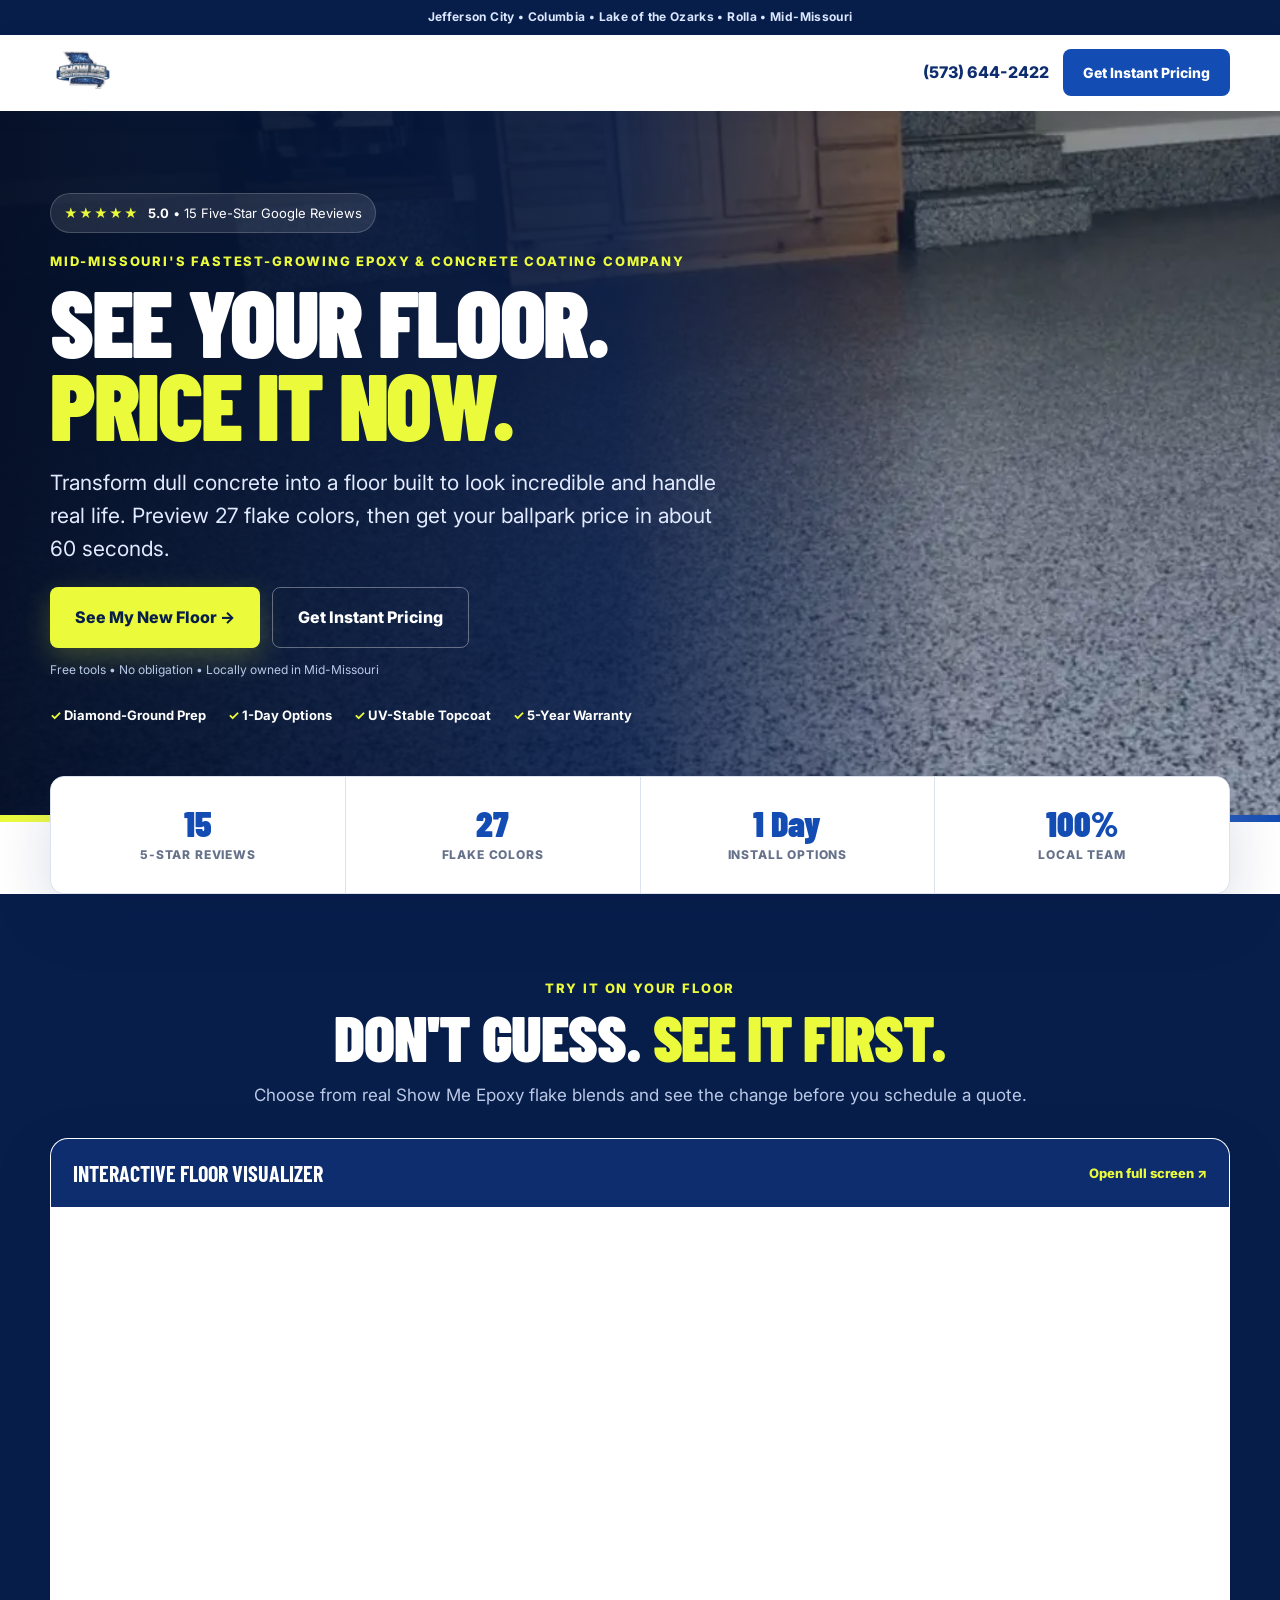
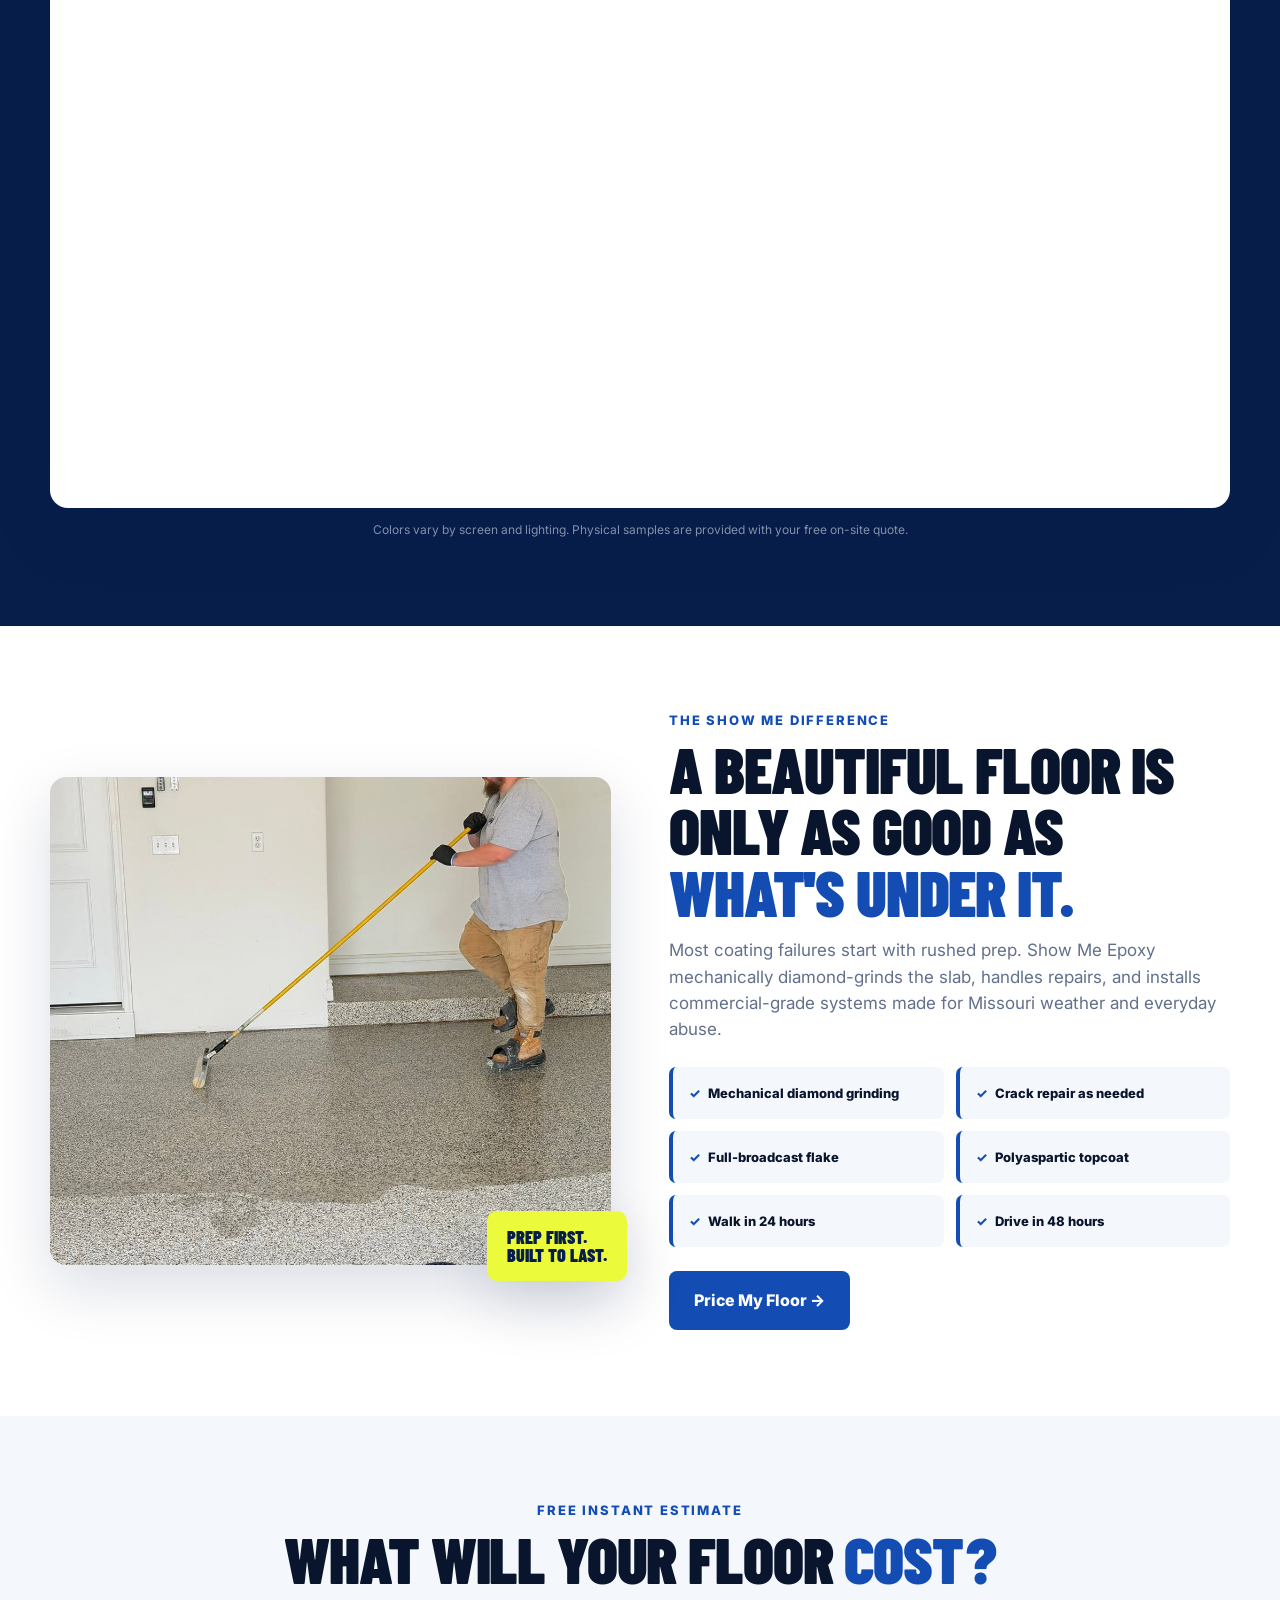
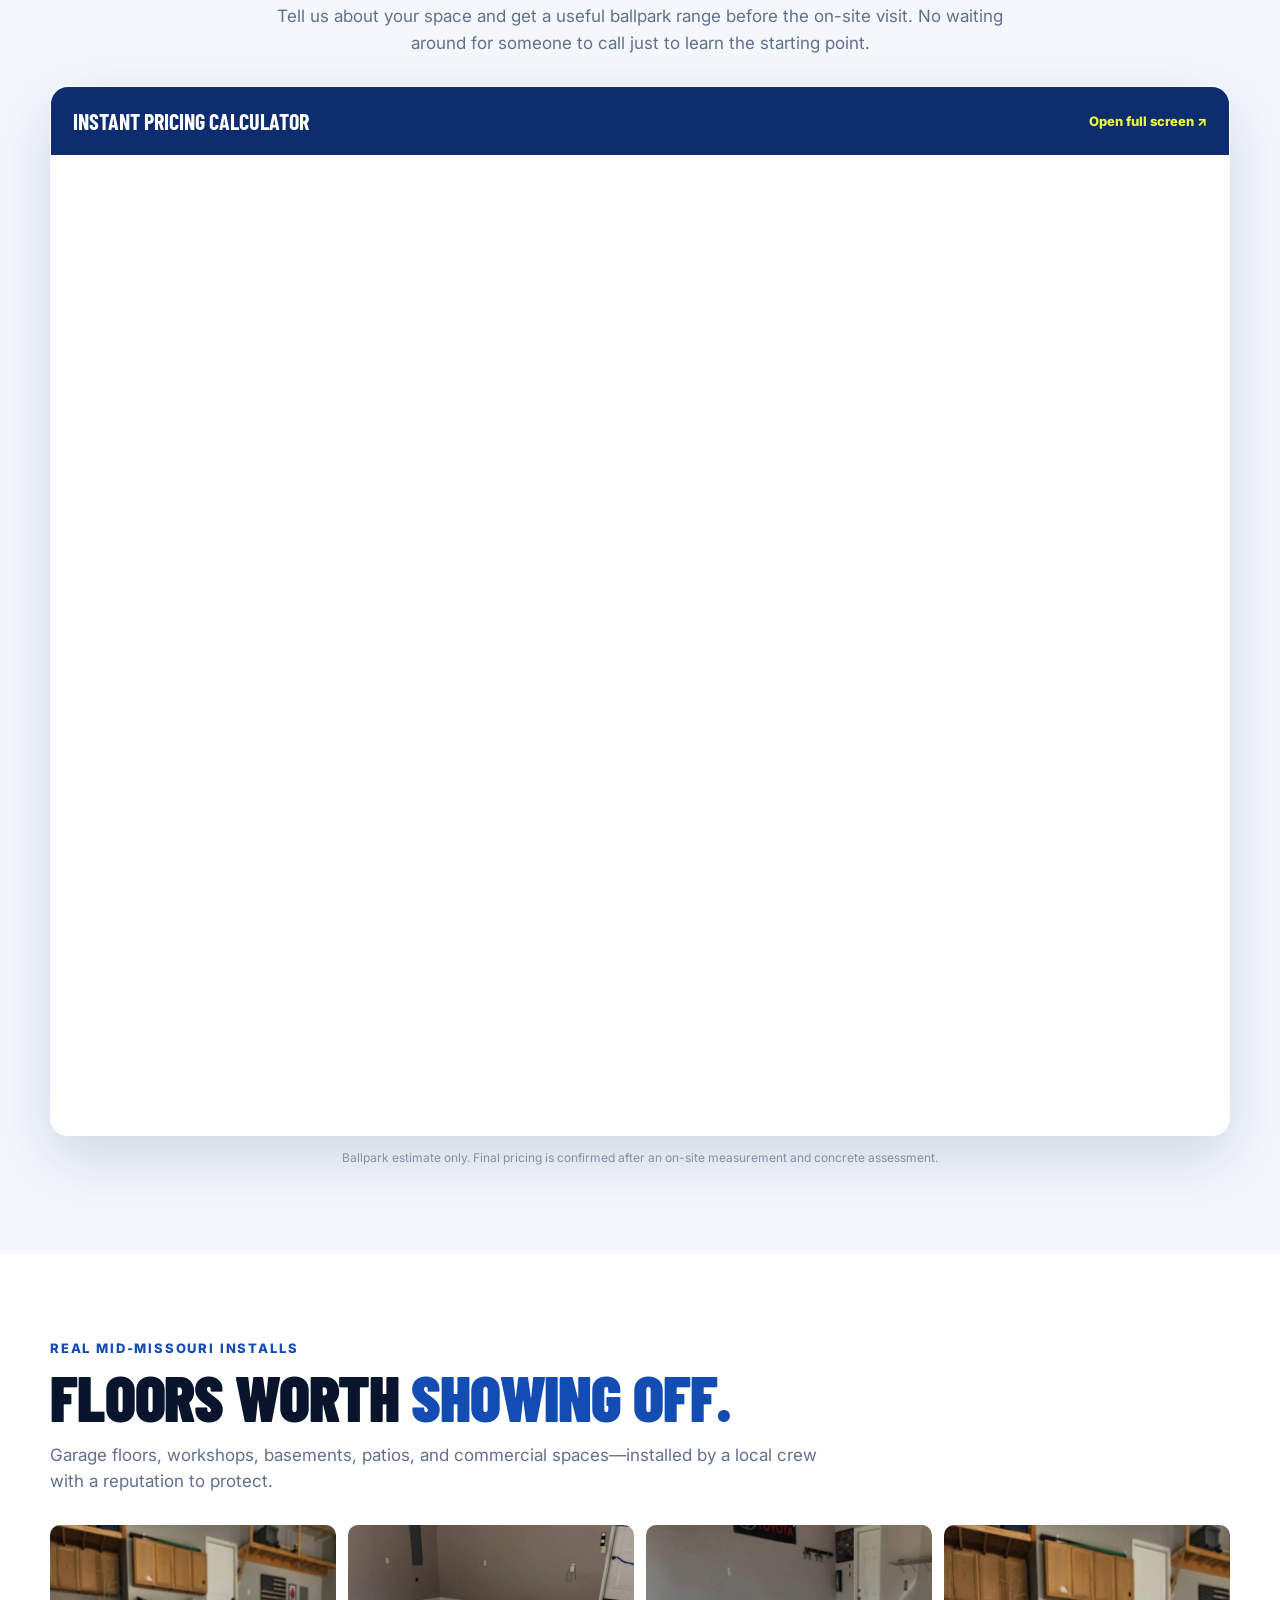
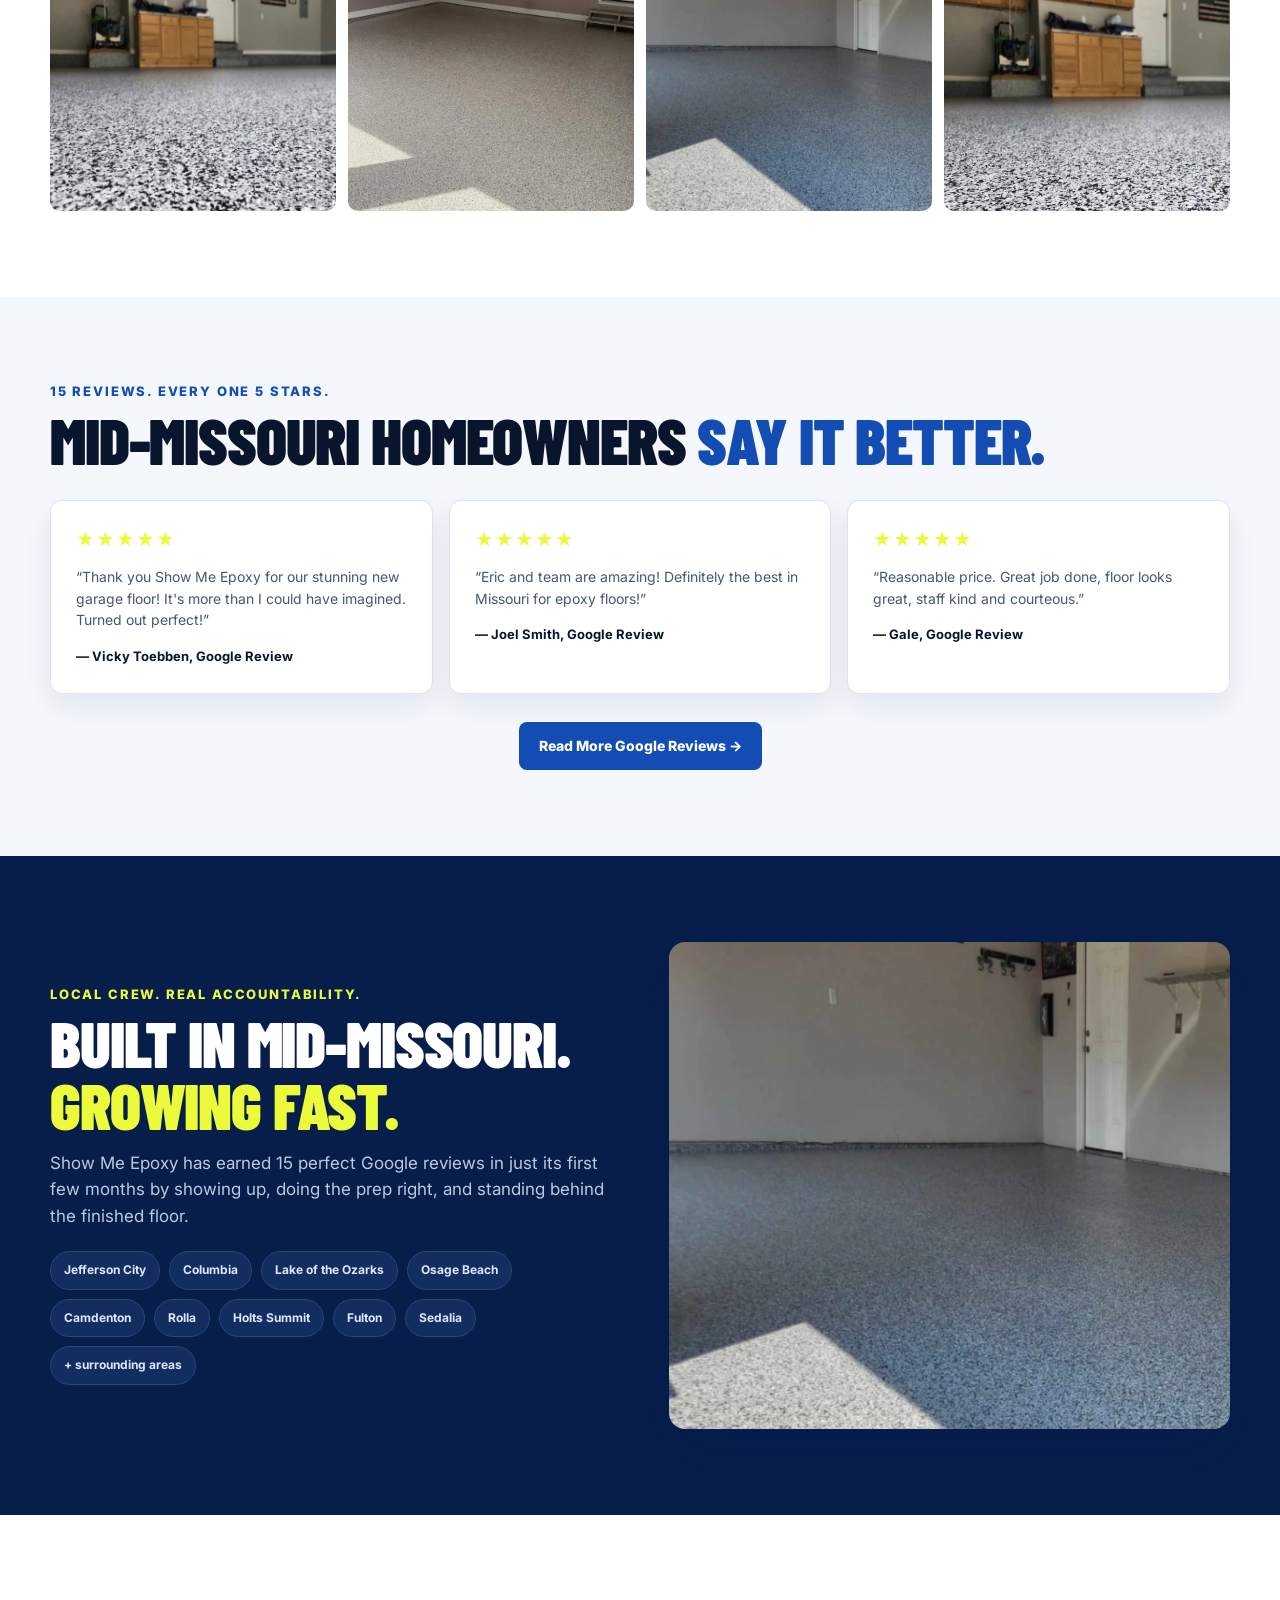
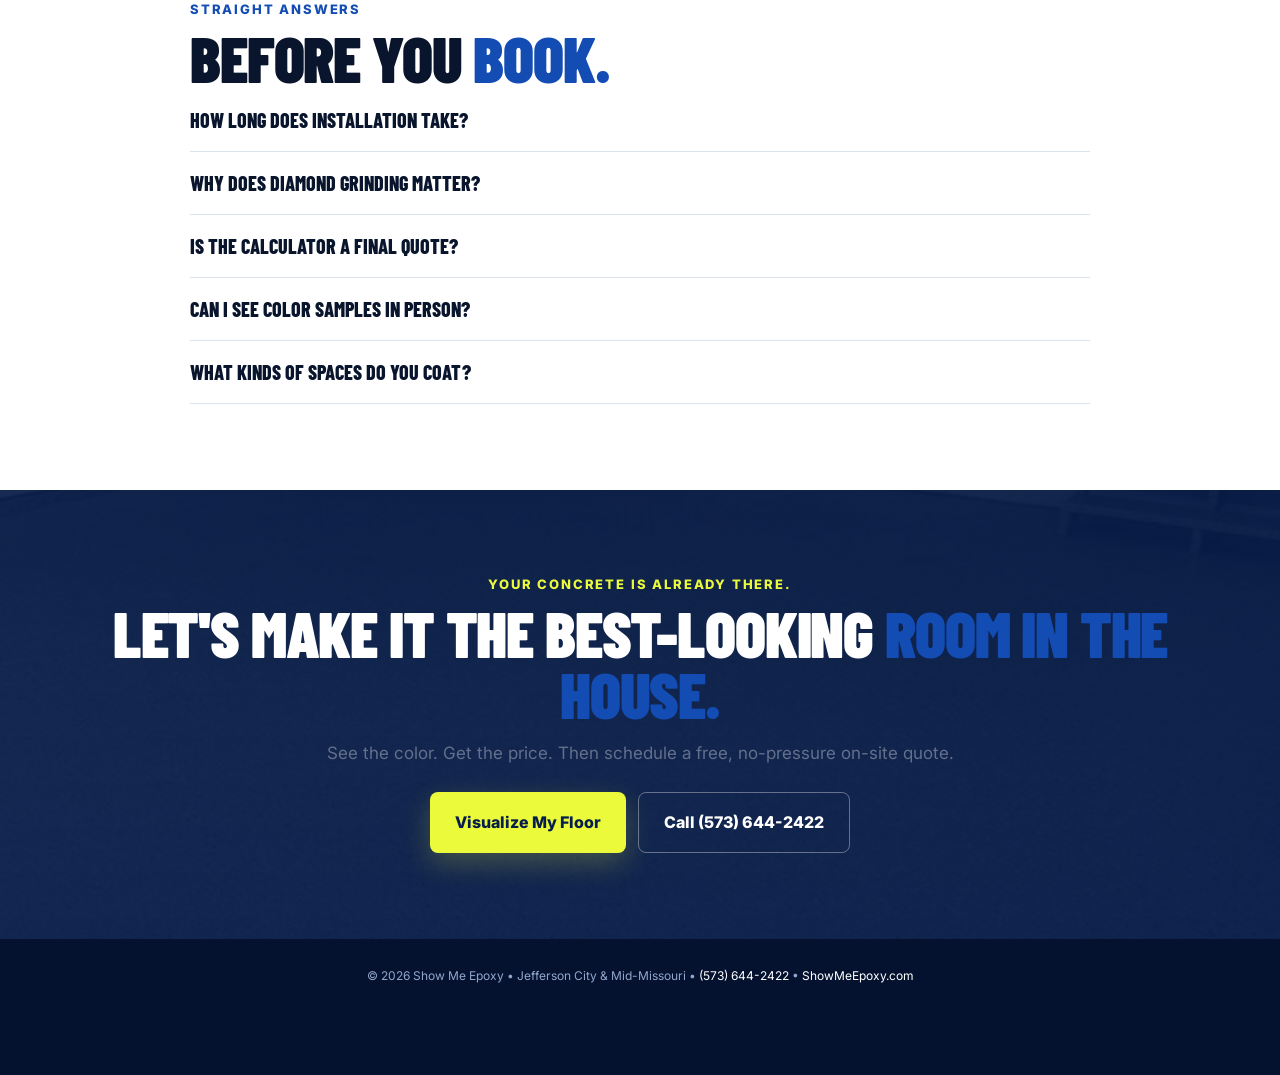
==== index.html @ 5386ebeb "Build Show Me Epoxy conversion landing page" ====
<!doctype html>
<html lang="en">
<head>
  <meta charset="utf-8">
  <meta name="viewport" content="width=device-width,initial-scale=1">
  <title>Epoxy Flooring Mid-Missouri | Show Me Epoxy</title>
  <meta name="description" content="Preview your new floor and get instant epoxy flooring pricing from Mid-Missouri's fast-growing, 5-star concrete coating company.">
  <meta property="og:title" content="Show Me Epoxy | See It. Price It. Love It.">
  <meta property="og:description" content="Try the floor visualizer, get an instant price, and discover why Mid-Missouri homeowners choose Show Me Epoxy.">
  <meta property="og:image" content="assets/hero.webp">
  <link rel="preconnect" href="https://fonts.googleapis.com">
  <link rel="preconnect" href="https://fonts.gstatic.com" crossorigin>
  <link href="https://fonts.googleapis.com/css2?family=Barlow+Condensed:wght@700;800;900&family=Inter:wght@400;500;600;700;800&display=swap" rel="stylesheet">
  <style>
    :root{--blue:#134db4;--deep:#071d4a;--navy:#0d2d6e;--lime:#ebfb3b;--white:#fff;--ink:#09152c;--muted:#62708c;--line:#dce3ef;--soft:#f4f7fc;--shadow:0 22px 60px rgba(7,29,74,.15)}
    *{box-sizing:border-box;margin:0;padding:0}html{scroll-behavior:smooth;scroll-padding-top:86px}body{font-family:Inter,Arial,sans-serif;color:var(--ink);background:#fff;line-height:1.55}img{display:block;max-width:100%}a{text-decoration:none;color:inherit}.wrap{width:min(1180px,calc(100% - 36px));margin:auto}.cond{font-family:"Barlow Condensed",sans-serif;text-transform:uppercase}.top{background:var(--deep);color:#dbe7ff;text-align:center;padding:8px 14px;font-size:12px;font-weight:700;letter-spacing:.03em}.nav{position:sticky;top:0;z-index:100;background:rgba(255,255,255,.96);backdrop-filter:blur(12px);box-shadow:0 4px 22px rgba(7,29,74,.08)}.navin{height:76px;display:flex;align-items:center;justify-content:space-between;gap:18px}.logo{width:66px;height:66px;object-fit:contain}.navright{display:flex;align-items:center;gap:14px}.phone{font-weight:800;color:var(--navy)}.btn{display:inline-flex;align-items:center;justify-content:center;border:0;border-radius:8px;padding:13px 20px;font-family:Inter,sans-serif;font-size:14px;font-weight:800;cursor:pointer;transition:.2s}.btn:hover{transform:translateY(-2px)}.btn-lime{background:var(--lime);color:var(--deep);box-shadow:0 10px 28px rgba(235,251,59,.22)}.btn-blue{background:var(--blue);color:#fff}.btn-outline{border:1.5px solid rgba(255,255,255,.35);color:#fff}.btn-big{padding:17px 25px;font-size:16px}
    .hero{min-height:710px;color:#fff;display:flex;align-items:center;background:linear-gradient(90deg,rgba(3,15,40,.96) 0%,rgba(7,29,74,.88) 48%,rgba(7,29,74,.3) 75%),url('assets/hero.webp') center/cover;position:relative}.hero:after{content:"";position:absolute;inset:auto 0 0;height:7px;background:linear-gradient(90deg,var(--lime),#fff,var(--blue))}.hero-copy{max-width:760px;padding:82px 0 96px}.rating{display:inline-flex;gap:9px;align-items:center;background:rgba(255,255,255,.1);border:1px solid rgba(255,255,255,.18);padding:9px 13px;border-radius:999px;font-size:13px;margin-bottom:20px}.stars{color:var(--lime);letter-spacing:1px}.eyebrow{font:800 13px Inter,sans-serif;letter-spacing:.14em;text-transform:uppercase;color:var(--lime);margin-bottom:10px}.hero h1{font:900 clamp(58px,7.4vw,96px)/.88 "Barlow Condensed",sans-serif;text-transform:uppercase;letter-spacing:-.025em}.hero h1 span{color:var(--lime)}.hero-sub{font-size:clamp(17px,2vw,21px);max-width:690px;margin:22px 0;color:#e2eaff}.actions{display:flex;flex-wrap:wrap;gap:12px}.micro{font-size:12px;color:#b9c8e7;margin-top:13px}.proof{display:flex;flex-wrap:wrap;gap:10px 22px;margin-top:26px;font-weight:700;font-size:13px}.proof b{color:var(--lime)}
    .section{padding:86px 0}.soft{background:var(--soft)}.dark{background:var(--deep);color:#fff}.title{font:900 clamp(43px,5vw,66px)/.96 "Barlow Condensed",sans-serif;text-transform:uppercase;letter-spacing:-.018em}.title span{color:var(--blue)}.dark .title span{color:var(--lime)}.lead{font-size:17px;color:var(--muted);max-width:780px;margin-top:15px}.dark .lead{color:#bac9e6}.stats{display:grid;grid-template-columns:repeat(4,1fr);gap:1px;background:var(--line);border:1px solid var(--line);border-radius:14px;overflow:hidden;margin-top:-46px;position:relative;z-index:2;box-shadow:var(--shadow)}.stat{background:#fff;padding:28px 20px;text-align:center}.stat strong{display:block;font:900 36px/1 "Barlow Condensed",sans-serif;color:var(--blue)}.stat span{font-size:12px;font-weight:800;text-transform:uppercase;letter-spacing:.07em;color:#66718b}
    .tool-head{text-align:center;max-width:850px;margin:0 auto 30px}.tool-head .lead{margin:14px auto 0}.toolbox{background:#fff;border-radius:18px;overflow:hidden;box-shadow:var(--shadow);border:1px solid rgba(255,255,255,.12)}.toolbar{display:flex;align-items:center;justify-content:space-between;gap:16px;padding:17px 22px;background:var(--navy);color:#fff}.toolbar strong{font-family:"Barlow Condensed",sans-serif;font-size:22px;text-transform:uppercase}.toolbar a{color:var(--lime);font-size:13px;font-weight:800}.toolbox iframe{display:block;width:100%;height:900px;border:0;background:#fff}.calcbox iframe{height:980px}.tool-note{text-align:center;font-size:12px;color:#8390aa;margin-top:13px}
    .split{display:grid;grid-template-columns:1fr 1fr;gap:58px;align-items:center}.media{position:relative}.media img{width:100%;aspect-ratio:1.15/1;object-fit:cover;border-radius:16px;box-shadow:var(--shadow)}.badge{position:absolute;right:-16px;bottom:-16px;background:var(--lime);color:var(--deep);padding:17px 20px;border-radius:10px;font:900 18px/1 "Barlow Condensed",sans-serif;text-transform:uppercase;box-shadow:var(--shadow)}.checks{display:grid;grid-template-columns:1fr 1fr;gap:12px;margin:24px 0}.check{padding:16px;background:var(--soft);border-left:4px solid var(--blue);border-radius:7px;font-weight:800;font-size:13px}.check:before{content:"✓";color:var(--blue);margin-right:8px}.gallery{display:grid;grid-template-columns:repeat(4,1fr);gap:12px;margin-top:30px}.gallery img{width:100%;aspect-ratio:1/1;object-fit:cover;border-radius:10px}.reviews{display:grid;grid-template-columns:repeat(3,1fr);gap:16px;margin-top:30px}.review{background:#fff;padding:25px;border-radius:12px;border:1px solid var(--line);box-shadow:0 12px 30px rgba(7,29,74,.08)}.review .stars{font-size:18px}.review p{font-size:14px;margin:12px 0;color:#485675}.review strong{font-size:13px}.areas{display:flex;flex-wrap:wrap;gap:9px;margin-top:22px}.areas span{padding:9px 13px;background:#132d60;border:1px solid #284577;border-radius:999px;color:#dce8ff;font-size:12px;font-weight:700}.faq{max-width:900px;margin:auto}.faq details{border-bottom:1px solid var(--line);padding:19px 0}.faq summary{cursor:pointer;list-style:none;font:800 20px "Barlow Condensed",sans-serif;text-transform:uppercase}.faq p{padding-top:10px;color:var(--muted)}.final{text-align:center;background:linear-gradient(rgba(7,29,74,.9),rgba(7,29,74,.94)),url('assets/floor-2.webp') center/cover;color:#fff}.final .lead{margin:15px auto 26px}.footer{background:#04122f;color:#92a6cc;text-align:center;padding:28px 14px 90px;font-size:12px}.footer a{color:#fff}.sticky{display:none;position:fixed;z-index:200;bottom:0;left:0;right:0;background:#fff;padding:8px;border-top:1px solid var(--line);grid-template-columns:1fr 1.2fr;gap:8px}
    @media(max-width:800px){.phone{display:none}.hero{min-height:650px;background-position:62% center}.hero-copy{padding:64px 0 82px}.stats{grid-template-columns:1fr 1fr;margin-top:-30px}.split{grid-template-columns:1fr;gap:34px}.gallery{grid-template-columns:1fr 1fr}.reviews{grid-template-columns:1fr}.toolbox iframe{height:760px}.calcbox iframe{height:900px}.badge{right:10px}.sticky{display:grid}.footer{padding-bottom:88px}}
    @media(max-width:520px){.wrap{width:min(100% - 24px,1180px)}.navin{height:67px}.logo{width:57px;height:57px}.navright .btn{padding:11px 12px;font-size:12px}.hero h1{font-size:58px}.hero-sub{font-size:16px}.actions .btn{width:100%}.section{padding:62px 0}.stats .stat{padding:22px 10px}.title{font-size:45px}.toolbox{margin-left:-12px;margin-right:-12px;border-radius:0}.toolbox iframe{height:720px}.calcbox iframe{height:880px}.checks{grid-template-columns:1fr}}
  </style>
</head>
<body>
  <div class="top">Jefferson City • Columbia • Lake of the Ozarks • Rolla • Mid-Missouri</div>
  <nav class="nav"><div class="wrap navin"><a href="#top"><img class="logo" src="assets/logo.png" alt="Show Me Epoxy"></a><div class="navright"><a class="phone" href="tel:5736442422">(573) 644-2422</a><a class="btn btn-blue" href="#calculator">Get Instant Pricing</a></div></div></nav>
  <header class="hero" id="top"><div class="wrap"><div class="hero-copy">
    <div class="rating"><span class="stars">★★★★★</span><span><b>5.0</b> • 15 Five-Star Google Reviews</span></div>
    <div class="eyebrow">Mid-Missouri's Fastest-Growing Epoxy & Concrete Coating Company</div>
    <h1>See Your Floor. <span>Price It Now.</span></h1>
    <p class="hero-sub">Transform dull concrete into a floor built to look incredible and handle real life. Preview 27 flake colors, then get your ballpark price in about 60 seconds.</p>
    <div class="actions"><a class="btn btn-lime btn-big" href="#visualizer">See My New Floor →</a><a class="btn btn-outline btn-big" href="#calculator">Get Instant Pricing</a></div>
    <div class="micro">Free tools • No obligation • Locally owned in Mid-Missouri</div>
    <div class="proof"><span><b>✓</b> Diamond-Ground Prep</span><span><b>✓</b> 1-Day Options</span><span><b>✓</b> UV-Stable Topcoat</span><span><b>✓</b> 5-Year Warranty</span></div>
  </div></div></header>

  <main>
    <div class="wrap"><div class="stats"><div class="stat"><strong>15</strong><span>5-Star Reviews</span></div><div class="stat"><strong>27</strong><span>Flake Colors</span></div><div class="stat"><strong>1 Day</strong><span>Install Options</span></div><div class="stat"><strong>100%</strong><span>Local Team</span></div></div></div>

    <section class="section dark" id="visualizer"><div class="wrap"><div class="tool-head"><div class="eyebrow">Try It On Your Floor</div><h2 class="title">Don't Guess. <span>See It First.</span></h2><p class="lead">Choose from real Show Me Epoxy flake blends and see the change before you schedule a quote.</p></div><div class="toolbox"><div class="toolbar"><strong>Interactive Floor Visualizer</strong><a href="https://showmeepoxy.com/floor-visualizer.html" target="_blank" rel="noopener">Open full screen ↗</a></div><iframe src="https://showmeepoxy.com/floor-visualizer.html" title="Show Me Epoxy floor visualizer" loading="lazy"></iframe></div><p class="tool-note">Colors vary by screen and lighting. Physical samples are provided with your free on-site quote.</p></div></section>

    <section class="section"><div class="wrap split"><div class="media"><img src="assets/install.webp" alt="Show Me Epoxy installer applying a professional concrete coating" loading="lazy"><div class="badge">Prep First.<br>Built To Last.</div></div><div><div class="eyebrow" style="color:var(--blue)">The Show Me Difference</div><h2 class="title">A Beautiful Floor Is Only As Good As <span>What's Under It.</span></h2><p class="lead">Most coating failures start with rushed prep. Show Me Epoxy mechanically diamond-grinds the slab, handles repairs, and installs commercial-grade systems made for Missouri weather and everyday abuse.</p><div class="checks"><div class="check">Mechanical diamond grinding</div><div class="check">Crack repair as needed</div><div class="check">Full-broadcast flake</div><div class="check">Polyaspartic topcoat</div><div class="check">Walk in 24 hours</div><div class="check">Drive in 48 hours</div></div><a class="btn btn-blue btn-big" href="#calculator">Price My Floor →</a></div></div></section>

    <section class="section soft" id="calculator"><div class="wrap"><div class="tool-head"><div class="eyebrow" style="color:var(--blue)">Free Instant Estimate</div><h2 class="title">What Will Your Floor <span>Cost?</span></h2><p class="lead">Tell us about your space and get a useful ballpark range before the on-site visit. No waiting around for someone to call just to learn the starting point.</p></div><div class="toolbox calcbox"><div class="toolbar"><strong>Instant Pricing Calculator</strong><a href="https://showmeepoxy.com/calculator.html" target="_blank" rel="noopener">Open full screen ↗</a></div><iframe src="https://showmeepoxy.com/calculator.html#calculator" title="Show Me Epoxy instant pricing calculator" loading="lazy"></iframe></div><p class="tool-note">Ballpark estimate only. Final pricing is confirmed after an on-site measurement and concrete assessment.</p></div></section>

    <section class="section"><div class="wrap"><div class="eyebrow" style="color:var(--blue)">Real Mid-Missouri Installs</div><h2 class="title">Floors Worth <span>Showing Off.</span></h2><p class="lead">Garage floors, workshops, basements, patios, and commercial spaces—installed by a local crew with a reputation to protect.</p><div class="gallery"><img src="assets/floor-1.webp" alt="Gray flake garage floor by Show Me Epoxy" loading="lazy"><img src="assets/floor-2.webp" alt="Tan and gray flake floor by Show Me Epoxy" loading="lazy"><img src="assets/floor-3.webp" alt="Blue gray epoxy floor by Show Me Epoxy" loading="lazy"><img src="assets/floor-4.webp" alt="Black and white flake workshop floor by Show Me Epoxy" loading="lazy"></div></div></section>

    <section class="section soft"><div class="wrap"><div class="eyebrow" style="color:var(--blue)">15 Reviews. Every One 5 Stars.</div><h2 class="title">Mid-Missouri Homeowners <span>Say It Better.</span></h2><div class="reviews"><article class="review"><div class="stars">★★★★★</div><p>“Thank you Show Me Epoxy for our stunning new garage floor! It's more than I could have imagined. Turned out perfect!”</p><strong>— Vicky Toebben, Google Review</strong></article><article class="review"><div class="stars">★★★★★</div><p>“Eric and team are amazing! Definitely the best in Missouri for epoxy floors!”</p><strong>— Joel Smith, Google Review</strong></article><article class="review"><div class="stars">★★★★★</div><p>“Reasonable price. Great job done, floor looks great, staff kind and courteous.”</p><strong>— Gale, Google Review</strong></article></div><div style="text-align:center;margin-top:28px"><a class="btn btn-blue" href="https://share.google/85HraePScOHCk2p3C" target="_blank" rel="noopener">Read More Google Reviews →</a></div></div></section>

    <section class="section dark"><div class="wrap split"><div><div class="eyebrow">Local Crew. Real Accountability.</div><h2 class="title">Built In Mid-Missouri. <span>Growing Fast.</span></h2><p class="lead">Show Me Epoxy has earned 15 perfect Google reviews in just its first few months by showing up, doing the prep right, and standing behind the finished floor.</p><div class="areas"><span>Jefferson City</span><span>Columbia</span><span>Lake of the Ozarks</span><span>Osage Beach</span><span>Camdenton</span><span>Rolla</span><span>Holts Summit</span><span>Fulton</span><span>Sedalia</span><span>+ surrounding areas</span></div></div><div class="media"><img src="assets/floor-3.webp" alt="Finished Show Me Epoxy floor in Mid-Missouri" loading="lazy"></div></div></section>

    <section class="section"><div class="wrap faq"><div class="eyebrow" style="color:var(--blue)">Straight Answers</div><h2 class="title">Before You <span>Book.</span></h2><details><summary>How long does installation take?</summary><p>Many standard garage systems can be installed in one day. You can typically walk on the floor after 24 hours and drive on it after 48 hours.</p></details><details><summary>Why does diamond grinding matter?</summary><p>Grinding opens the concrete pores and creates the surface profile needed for a strong mechanical bond. It is one of the most important steps in preventing peeling.</p></details><details><summary>Is the calculator a final quote?</summary><p>No. It gives you a useful ballpark based on your selections. Final pricing is confirmed after the space is measured and the slab is inspected.</p></details><details><summary>Can I see color samples in person?</summary><p>Yes. The visualizer helps narrow your choices, and physical samples are brought to your free on-site quote so you can see them in your actual lighting.</p></details><details><summary>What kinds of spaces do you coat?</summary><p>Show Me Epoxy coats garages, basements, patios, shops, commercial floors, and other concrete spaces throughout Mid-Missouri.</p></details></div></section>

    <section class="section final"><div class="wrap"><div class="eyebrow">Your Concrete Is Already There.</div><h2 class="title">Let's Make It The Best-Looking <span>Room In The House.</span></h2><p class="lead">See the color. Get the price. Then schedule a free, no-pressure on-site quote.</p><div class="actions" style="justify-content:center"><a class="btn btn-lime btn-big" href="#visualizer">Visualize My Floor</a><a class="btn btn-outline btn-big" href="tel:5736442422">Call (573) 644-2422</a></div></div></section>
  </main>
  <footer class="footer">© <span id="year"></span> Show Me Epoxy • Jefferson City & Mid-Missouri • <a href="tel:5736442422">(573) 644-2422</a> • <a href="https://showmeepoxy.com">ShowMeEpoxy.com</a></footer>
  <div class="sticky"><a class="btn btn-blue" href="tel:5736442422">Call Now</a><a class="btn btn-lime" href="#calculator">Instant Pricing</a></div>
  <script>document.getElementById('year').textContent=new Date().getFullYear();</script>
</body>
</html>
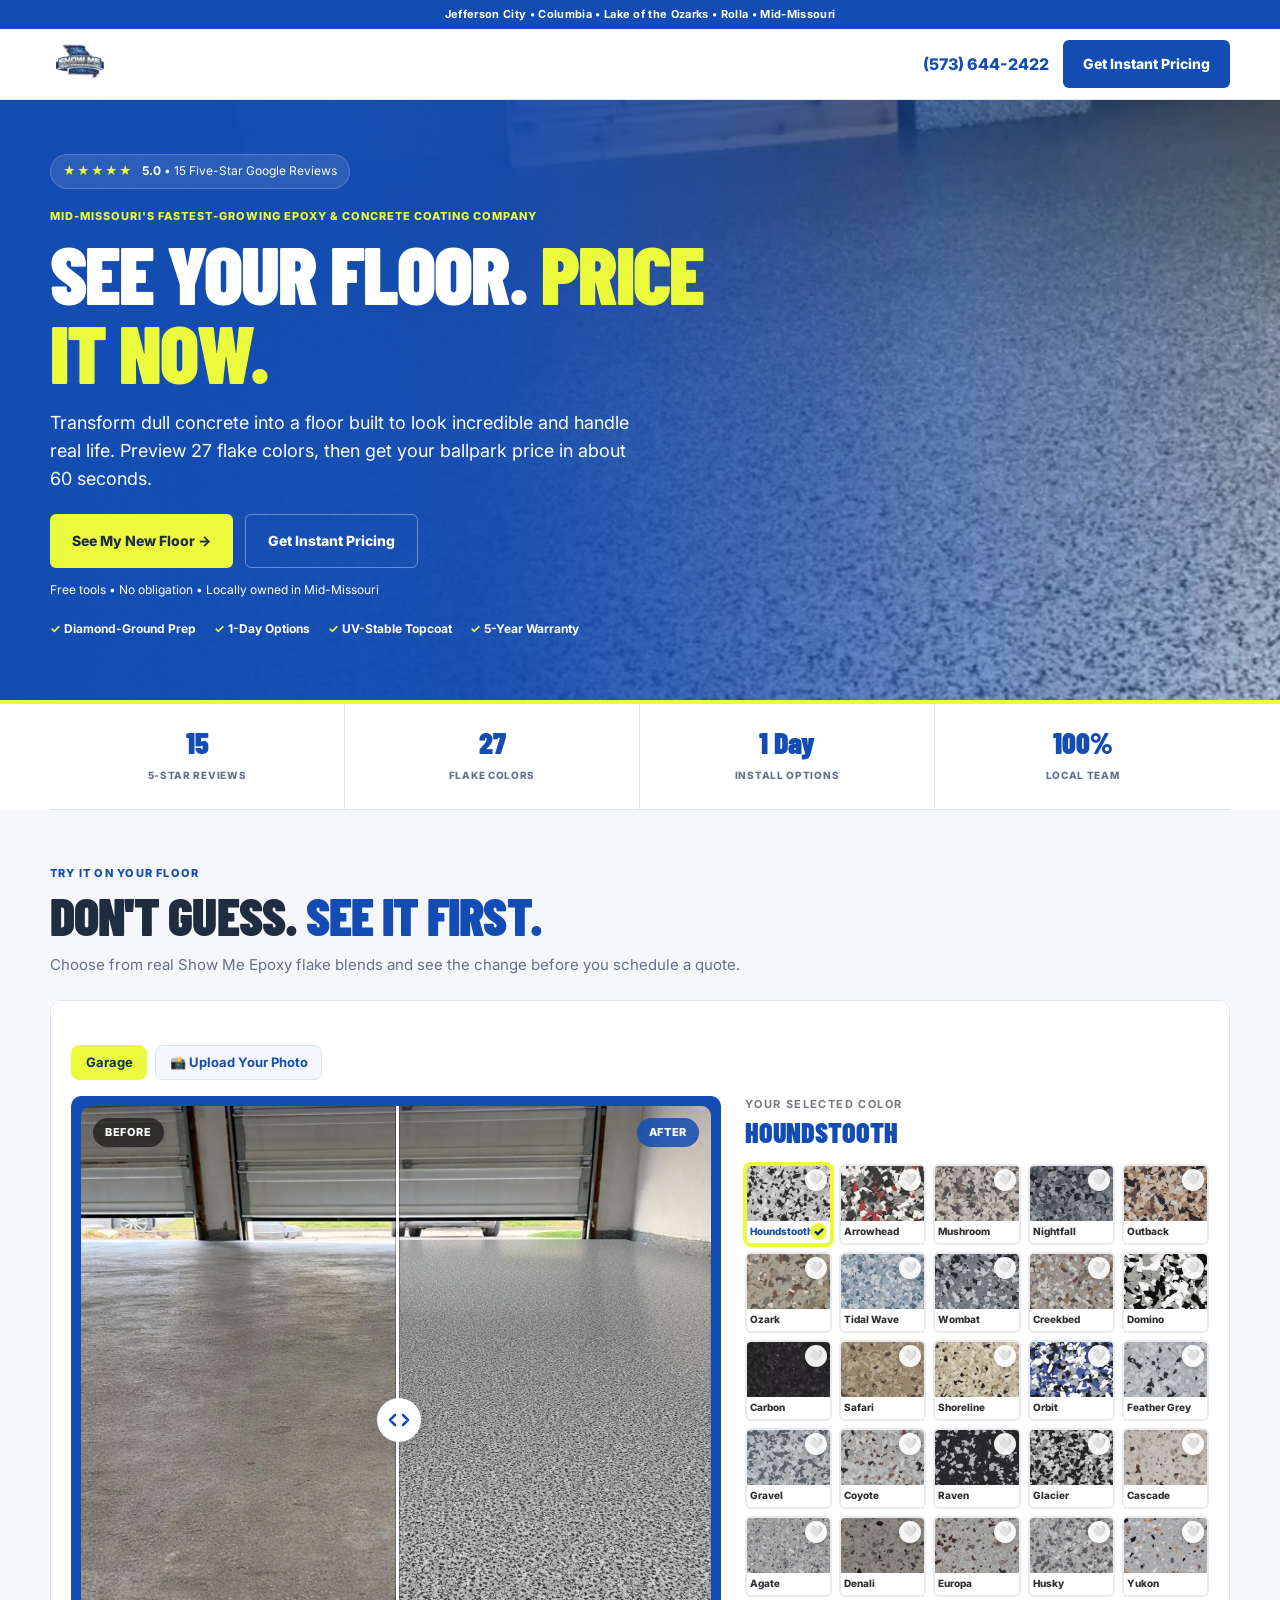
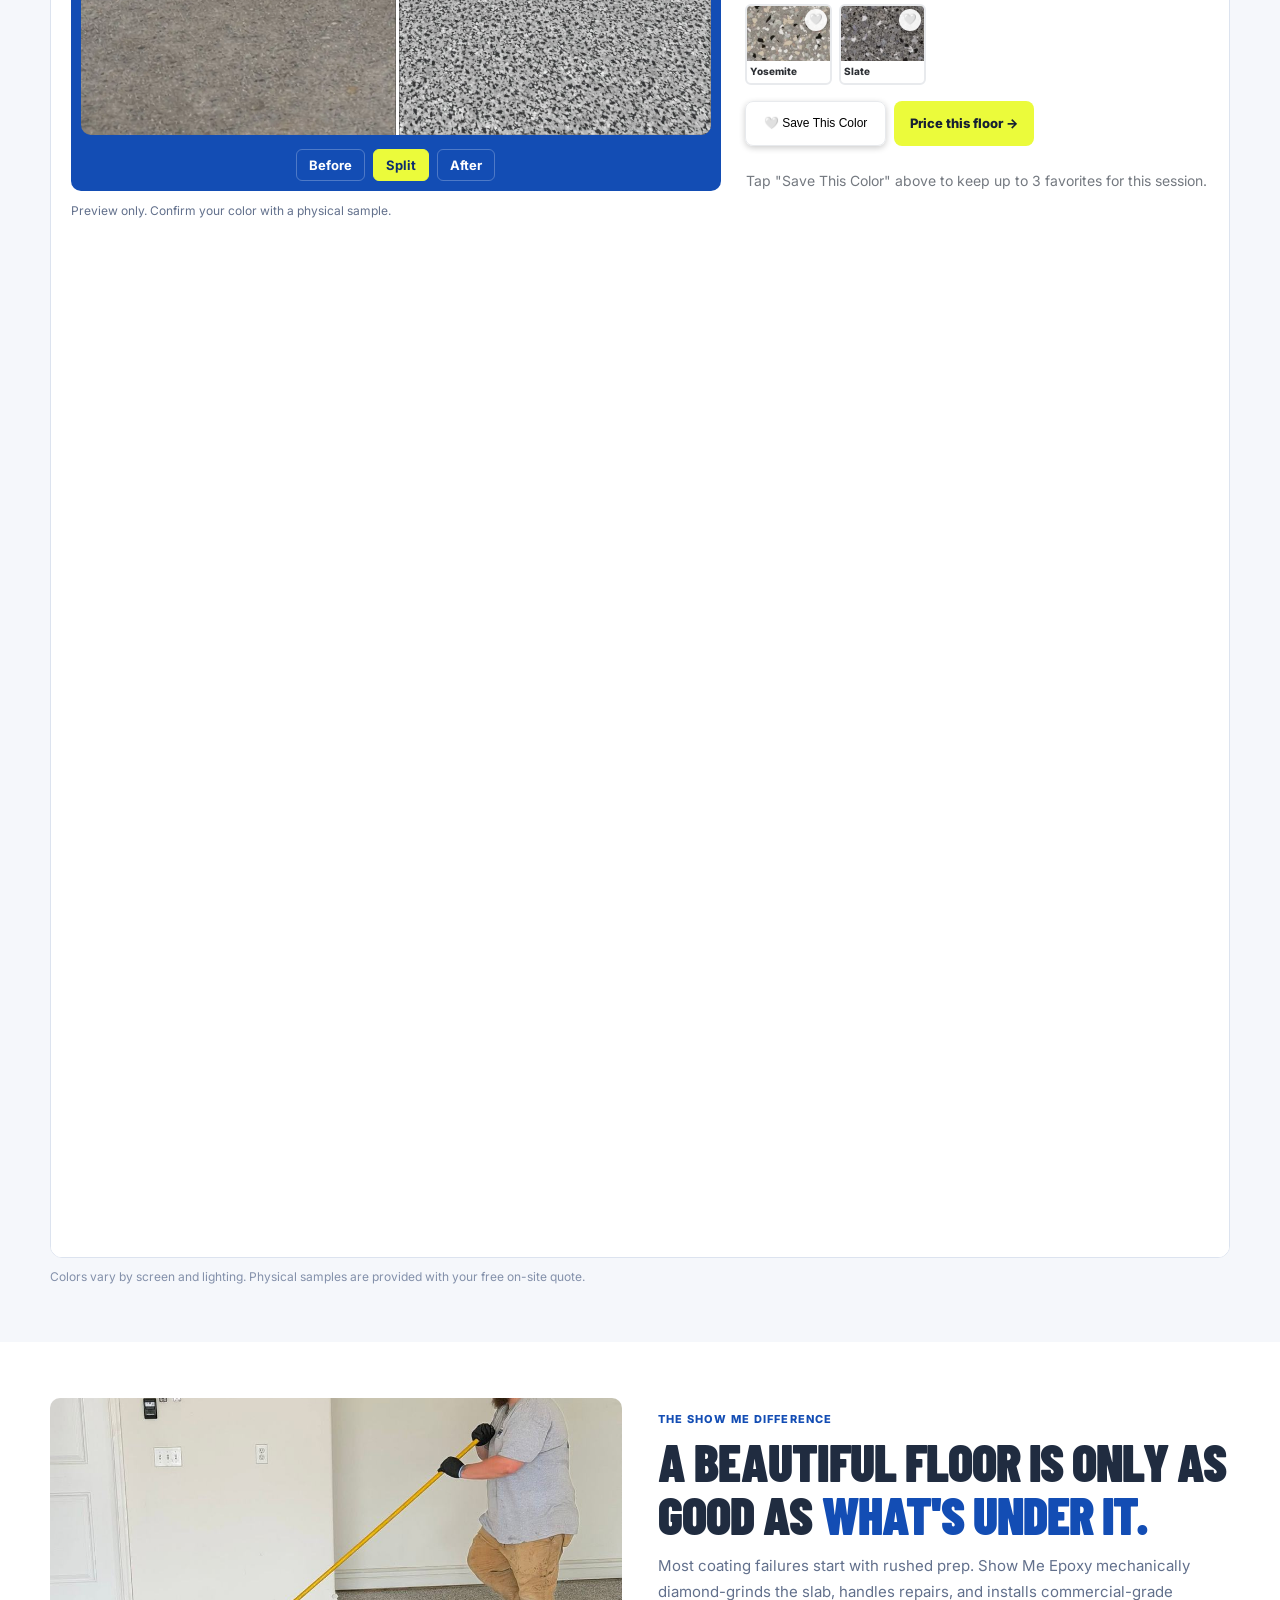
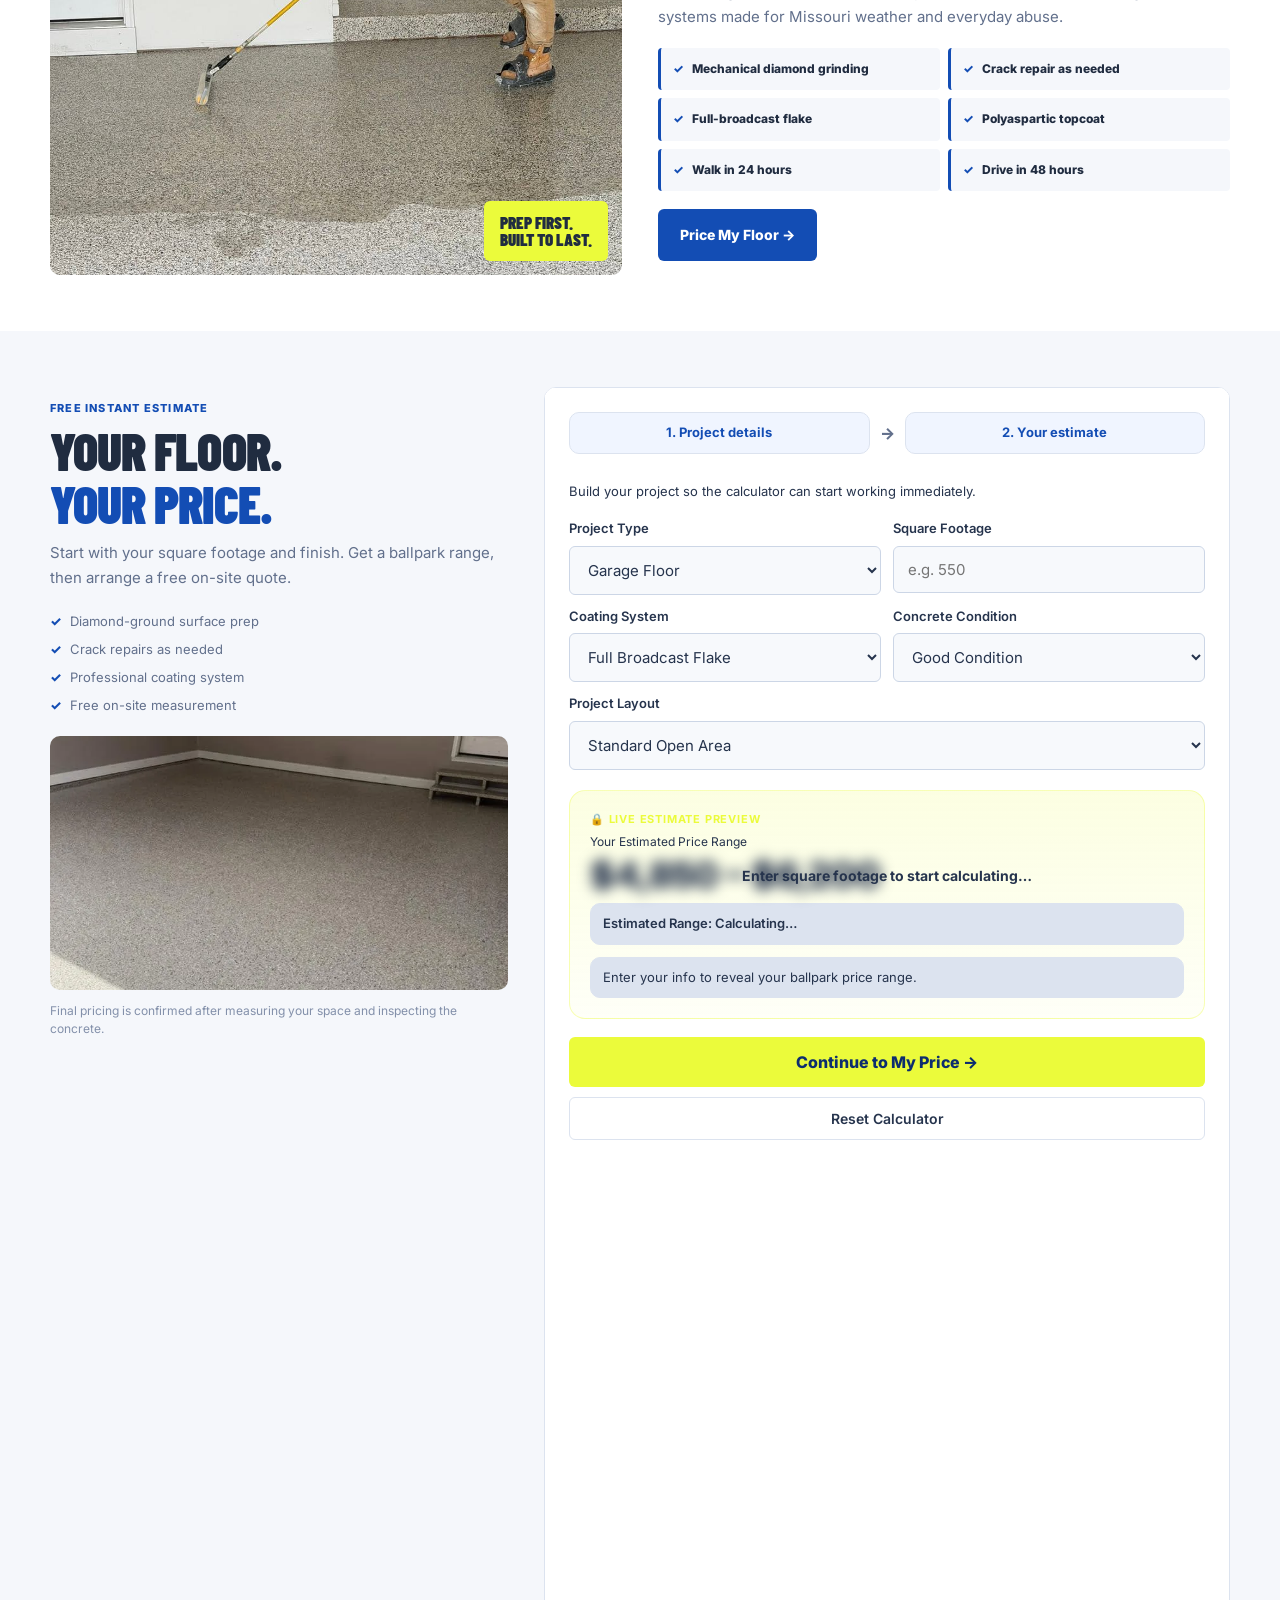
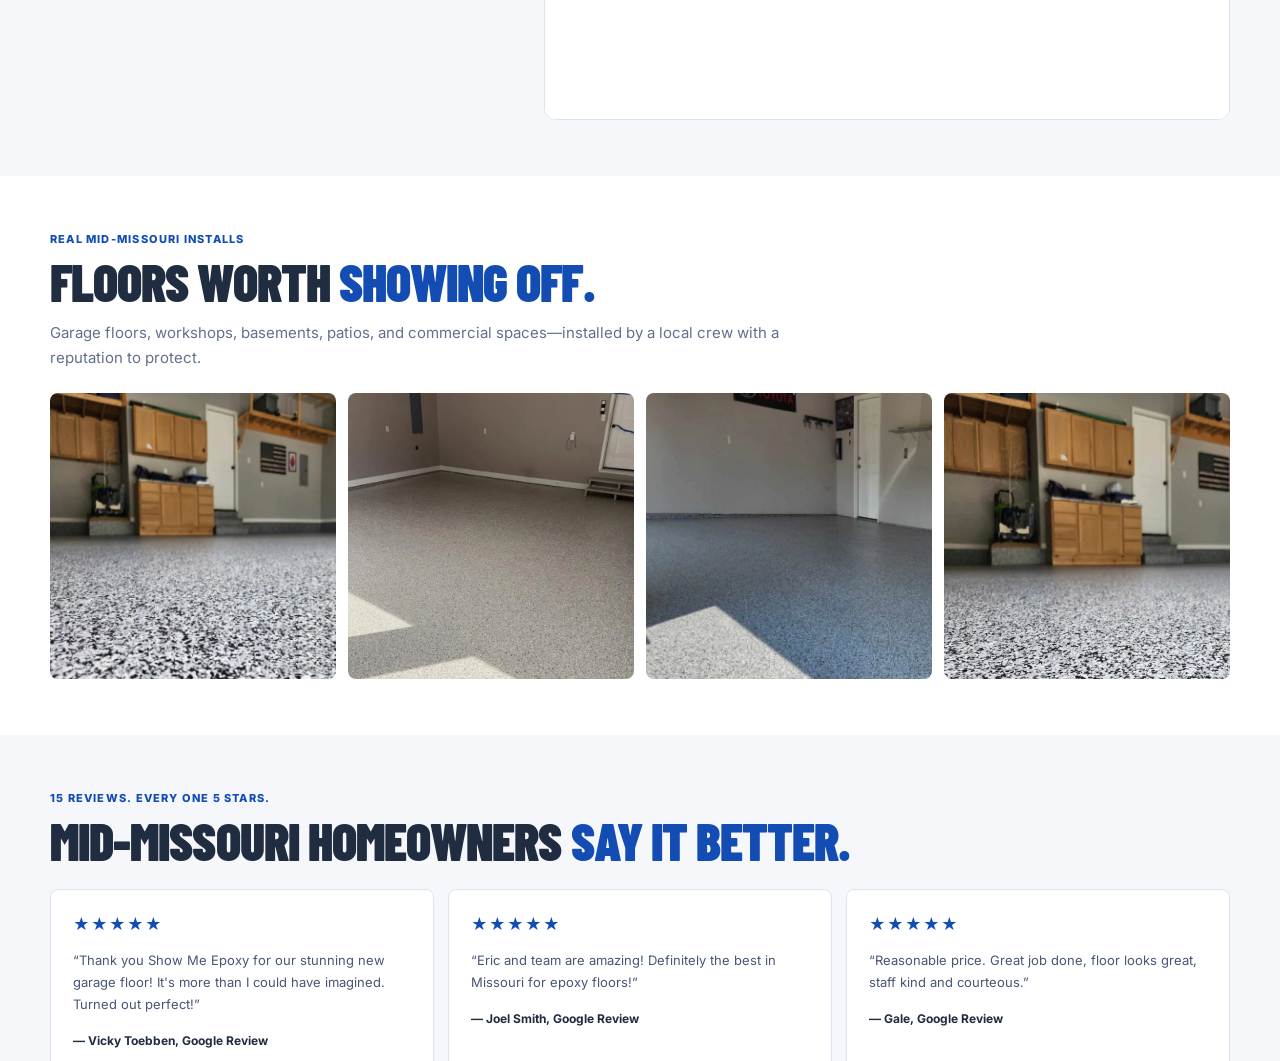
==== commit eb51b611: "Unify landing page styling and integrate compact local floor tools" ====
--- a/index.html
+++ b/index.html
@@ -21,6 +21,7 @@
     @media(max-width:800px){.phone{display:none}.hero{min-height:650px;background-position:62% center}.hero-copy{padding:64px 0 82px}.stats{grid-template-columns:1fr 1fr;margin-top:-30px}.split{grid-template-columns:1fr;gap:34px}.gallery{grid-template-columns:1fr 1fr}.reviews{grid-template-columns:1fr}.toolbox iframe{height:760px}.calcbox iframe{height:900px}.badge{right:10px}.sticky{display:grid}.footer{padding-bottom:88px}}
     @media(max-width:520px){.wrap{width:min(100% - 24px,1180px)}.navin{height:67px}.logo{width:57px;height:57px}.navright .btn{padding:11px 12px;font-size:12px}.hero h1{font-size:58px}.hero-sub{font-size:16px}.actions .btn{width:100%}.section{padding:62px 0}.stats .stat{padding:22px 10px}.title{font-size:45px}.toolbox{margin-left:-12px;margin-right:-12px;border-radius:0}.toolbox iframe{height:720px}.calcbox iframe{height:880px}.checks{grid-template-columns:1fr}}
   </style>
+  <link rel="stylesheet" href="landing.css">
 </head>
 <body>
   <div class="top">Jefferson City • Columbia • Lake of the Ozarks • Rolla • Mid-Missouri</div>
@@ -38,11 +39,14 @@
   <main>
     <div class="wrap"><div class="stats"><div class="stat"><strong>15</strong><span>5-Star Reviews</span></div><div class="stat"><strong>27</strong><span>Flake Colors</span></div><div class="stat"><strong>1 Day</strong><span>Install Options</span></div><div class="stat"><strong>100%</strong><span>Local Team</span></div></div></div>
 
-    <section class="section dark" id="visualizer"><div class="wrap"><div class="tool-head"><div class="eyebrow">Try It On Your Floor</div><h2 class="title">Don't Guess. <span>See It First.</span></h2><p class="lead">Choose from real Show Me Epoxy flake blends and see the change before you schedule a quote.</p></div><div class="toolbox"><div class="toolbar"><strong>Interactive Floor Visualizer</strong><a href="https://showmeepoxy.com/floor-visualizer.html" target="_blank" rel="noopener">Open full screen ↗</a></div><iframe src="https://showmeepoxy.com/floor-visualizer.html" title="Show Me Epoxy floor visualizer" loading="lazy"></iframe></div><p class="tool-note">Colors vary by screen and lighting. Physical samples are provided with your free on-site quote.</p></div></section>
+    <section class="section dark" id="visualizer"><div class="wrap"><div class="tool-head"><div class="eyebrow">Try It On Your Floor</div><h2 class="title">Don't Guess. <span>See It First.</span></h2><p class="lead">Choose from real Show Me Epoxy flake blends and see the change before you schedule a quote.</p></div><div class="toolbox"><div class="toolbar"><strong>Interactive Floor Visualizer</strong><a href="https://showmeepoxy.com/floor-visualizer.html" target="_blank" rel="noopener">Open full screen ↗</a></div><iframe src="visualizer-embed.html" title="Show Me Epoxy floor visualizer" loading="lazy"></iframe></div><p class="tool-note">Colors vary by screen and lighting. Physical samples are provided with your free on-site quote.</p></div></section>
 
     <section class="section"><div class="wrap split"><div class="media"><img src="assets/install.webp" alt="Show Me Epoxy installer applying a professional concrete coating" loading="lazy"><div class="badge">Prep First.<br>Built To Last.</div></div><div><div class="eyebrow" style="color:var(--blue)">The Show Me Difference</div><h2 class="title">A Beautiful Floor Is Only As Good As <span>What's Under It.</span></h2><p class="lead">Most coating failures start with rushed prep. Show Me Epoxy mechanically diamond-grinds the slab, handles repairs, and installs commercial-grade systems made for Missouri weather and everyday abuse.</p><div class="checks"><div class="check">Mechanical diamond grinding</div><div class="check">Crack repair as needed</div><div class="check">Full-broadcast flake</div><div class="check">Polyaspartic topcoat</div><div class="check">Walk in 24 hours</div><div class="check">Drive in 48 hours</div></div><a class="btn btn-blue btn-big" href="#calculator">Price My Floor →</a></div></div></section>
 
-    <section class="section soft" id="calculator"><div class="wrap"><div class="tool-head"><div class="eyebrow" style="color:var(--blue)">Free Instant Estimate</div><h2 class="title">What Will Your Floor <span>Cost?</span></h2><p class="lead">Tell us about your space and get a useful ballpark range before the on-site visit. No waiting around for someone to call just to learn the starting point.</p></div><div class="toolbox calcbox"><div class="toolbar"><strong>Instant Pricing Calculator</strong><a href="https://showmeepoxy.com/calculator.html" target="_blank" rel="noopener">Open full screen ↗</a></div><iframe src="https://showmeepoxy.com/calculator.html#calculator" title="Show Me Epoxy instant pricing calculator" loading="lazy"></iframe></div><p class="tool-note">Ballpark estimate only. Final pricing is confirmed after an on-site measurement and concrete assessment.</p></div></section>
+    <section class="section soft" id="calculator"><div class="wrap calculator-layout">
+      <div class="calculator-intro"><div class="tool-head"><div class="eyebrow" style="color:var(--blue)">Free Instant Estimate</div><h2 class="title">Your Floor.<br><span>Your Price.</span></h2><p class="lead">Start with your square footage and finish. Get a ballpark range, then arrange a free on-site quote.</p></div><ul><li>Diamond-ground surface prep</li><li>Crack repairs as needed</li><li>Professional coating system</li><li>Free on-site measurement</li></ul><img src="assets/floor-2.webp" alt="Show Me Epoxy finished flake floor" loading="lazy"><p class="tool-note">Final pricing is confirmed after measuring your space and inspecting the concrete.</p></div>
+      <div class="toolbox calcbox"><iframe src="calculator-embed.html" title="Show Me Epoxy instant pricing calculator" loading="lazy"></iframe></div>
+    </div></section>
 
     <section class="section"><div class="wrap"><div class="eyebrow" style="color:var(--blue)">Real Mid-Missouri Installs</div><h2 class="title">Floors Worth <span>Showing Off.</span></h2><p class="lead">Garage floors, workshops, basements, patios, and commercial spaces—installed by a local crew with a reputation to protect.</p><div class="gallery"><img src="assets/floor-1.webp" alt="Gray flake garage floor by Show Me Epoxy" loading="lazy"><img src="assets/floor-2.webp" alt="Tan and gray flake floor by Show Me Epoxy" loading="lazy"><img src="assets/floor-3.webp" alt="Blue gray epoxy floor by Show Me Epoxy" loading="lazy"><img src="assets/floor-4.webp" alt="Black and white flake workshop floor by Show Me Epoxy" loading="lazy"></div></div></section>
 
@@ -57,5 +61,6 @@
   <footer class="footer">© <span id="year"></span> Show Me Epoxy • Jefferson City & Mid-Missouri • <a href="tel:5736442422">(573) 644-2422</a> • <a href="https://showmeepoxy.com">ShowMeEpoxy.com</a></footer>
   <div class="sticky"><a class="btn btn-blue" href="tel:5736442422">Call Now</a><a class="btn btn-lime" href="#calculator">Instant Pricing</a></div>
   <script>document.getElementById('year').textContent=new Date().getFullYear();</script>
+  <script src="landing.js"></script>
 </body>
 </html>
--- a/landing.css
+++ b/landing.css
@@ -0,0 +1,24 @@
+/* Shared landing-page design: Show Me Epoxy royal blue, lime and white. */
+:root{--blue:#134db4;--deep:#134db4;--navy:#134db4;--ink:#202c40;--soft:#f5f7fb;--shadow:0 8px 24px rgba(19,77,180,.07)}
+.top{background:#134db4;color:#fff;font-size:11px;padding:6px 12px}
+.navin{height:70px}.logo{width:60px;height:60px}.nav{box-shadow:none;border-bottom:1px solid #e3e9f3}
+.hero{min-height:560px;background:linear-gradient(90deg,#134db4 0%,rgba(19,77,180,.95) 38%,rgba(19,77,180,.2) 100%),url('assets/hero.webp') right 58%/cover}
+.hero:after{height:4px;background:#ebfb3b}.hero-copy{padding:54px 0 66px;max-width:680px}
+.hero h1{font-size:clamp(56px,6.3vw,82px);line-height:.97}.hero-sub{font-size:18px;max-width:580px;margin:18px 0 22px;color:white}
+.hero .eyebrow{max-width:590px;font-size:11px;line-height:1.7;letter-spacing:.09em}.rating{margin-bottom:18px;padding:7px 12px;font-size:12px}
+.proof{gap:10px 18px;margin-top:20px;font-size:12px}.micro{color:#fff}.btn{border-radius:6px;box-shadow:none}.btn-lime{color:#202c40}.btn-big{font-size:14px;padding:15px 22px}
+.stats{margin-top:0;border-radius:0;box-shadow:none;border:0;border-bottom:1px solid #dce3ef;background:white;gap:0}.stat{padding:23px 16px;border-right:1px solid #e3e9f3}.stat:last-child{border:0}.stat strong{font-size:30px;margin-bottom:4px}.stat span{font-size:10px}
+.section{padding:56px 0}.title{font-size:clamp(36px,4.1vw,52px);line-height:1.02}.lead{font-size:15px;line-height:1.7;margin-top:12px}.eyebrow{font-size:11px;letter-spacing:.11em;margin-bottom:9px}
+.dark{background:#134db4}.dark .lead{color:#fff}.tool-head{text-align:left;max-width:none;margin:0 0 22px}.tool-head .lead{max-width:710px;margin:10px 0 0}
+#visualizer{background:#f5f7fb;color:#202c40}#visualizer .eyebrow,#visualizer .title span{color:#134db4}#visualizer .lead{color:#62708c}
+.toolbox{border:1px solid #dce3ef;border-radius:12px;box-shadow:none;background:white}.toolbar{display:none}.toolbox iframe{display:block;width:100%;height:620px;min-height:0;border:0}.calcbox iframe{height:660px}
+.tool-note{text-align:left;margin:10px 0 0}.split{gap:36px}.media img{aspect-ratio:1.2;box-shadow:none;border-radius:10px}.badge{bottom:14px;right:14px;font-size:17px;border-radius:6px;padding:13px 16px;box-shadow:none;color:#202c40}
+.checks{gap:8px;margin:18px 0}.check{padding:12px;font-size:12px;border-radius:4px;border-left-width:3px}
+.calculator-layout{display:grid;grid-template-columns:minmax(0,.8fr) minmax(0,1.2fr);gap:36px;align-items:start}.calculator-intro{padding-top:14px}.calculator-intro .tool-head{margin-bottom:20px}.calculator-intro img{width:100%;aspect-ratio:1.8;object-fit:cover;border-radius:10px;margin:20px 0 12px}.calculator-intro ul{list-style:none;display:grid;gap:8px;color:#62708c;font-size:13px;margin-top:18px}.calculator-intro li:before{content:'✓';color:#134db4;font-weight:800;margin-right:9px}
+.gallery{gap:12px;margin-top:22px}.gallery img{border-radius:8px}.reviews{gap:14px;margin-top:22px}.review{padding:22px;border-radius:8px;box-shadow:none}.review .stars{color:#134db4;font-size:16px}.review p{line-height:1.7;font-size:13px}.review strong{font-size:12px}
+.areas{gap:7px;margin-top:18px}.areas span{background:transparent;color:#fff;border:1px solid rgba(255,255,255,.4);border-radius:5px;font-size:11px;padding:7px 10px}
+.faq{max-width:920px}.faq details{padding:16px 0}.faq summary{font-size:19px;display:flex;justify-content:space-between;gap:16px}.faq summary:after{content:'+';color:#134db4}.faq details[open] summary:after{content:'−'}.faq p{font-size:14px}
+.final{background:#134db4}.final .title span{color:#ebfb3b}.final .lead{color:white;margin:14px auto 22px}.footer{background:#134db4;color:white;padding:22px 14px;border-top:1px solid rgba(255,255,255,.25)}
+:focus-visible{outline:3px solid #134db4;outline-offset:4px}.dark :focus-visible,.hero :focus-visible{outline-color:#ebfb3b}
+@media(max-width:800px){.hero{min-height:510px}.hero-copy{padding:44px 0 50px}.section{padding:40px 0}.stats{margin:0}.stat{padding:18px 10px}.stat:nth-child(2){border-right:0}.stat:nth-child(-n+2){border-bottom:1px solid #e3e9f3}.split,.calculator-layout{grid-template-columns:1fr;gap:24px}.calculator-intro{padding:0}.calculator-intro img{display:none}.calculator-intro ul{grid-template-columns:1fr 1fr;gap:8px}.tool-head{margin-bottom:18px}.footer{padding-bottom:88px}.sticky{padding:8px 8px calc(8px + env(safe-area-inset-bottom))}}
+@media(max-width:520px){.navin{height:64px}.logo{width:56px;height:56px}.hero{background:linear-gradient(90deg,rgba(19,77,180,.97),rgba(19,77,180,.76)),url('assets/hero.webp') center/cover}.hero h1{font-size:57px}.hero-sub{font-size:16px}.hero .eyebrow{font-size:10px}.hero-copy{padding:34px 0 38px}.title{font-size:38px}.lead{font-size:14px}.toolbox{margin:0;border-radius:10px}.section{padding:34px 0}.checks{grid-template-columns:1fr 1fr}.check{font-size:11px;padding:10px}.review{padding:20px}.proof{font-size:11px}.calculator-intro ul{font-size:12px}.toolbar{display:none}.gallery{gap:8px}.toolbox iframe{height:890px}.calcbox iframe{height:850px}}
